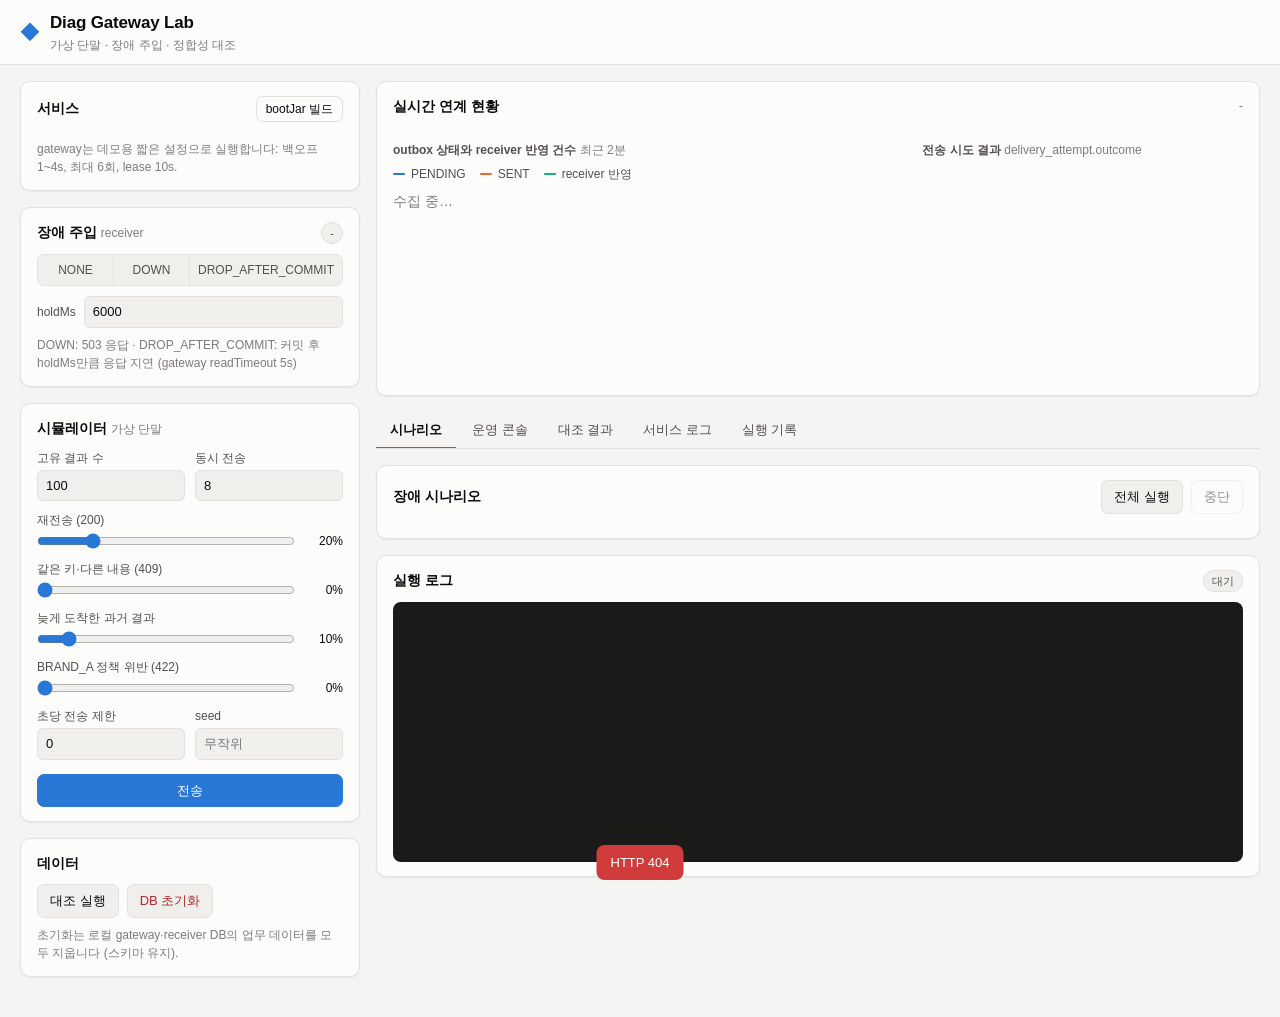
==== front/static/index.html @ fb129879 "feat: 실제 프로세스 장애 실험 도구·웹 콘솔 추가 및 README 제품 소개 개편 - simulator·scripts·front로 가상 단말 전송, 프로세스 종료·장애 주입," ====
<!doctype html>
<html lang="ko">
<head>
  <meta charset="utf-8">
  <meta name="viewport" content="width=device-width, initial-scale=1">
  <title>Diag Gateway Lab</title>
  <link rel="icon" href="data:image/svg+xml,%3Csvg xmlns='http://www.w3.org/2000/svg' viewBox='0 0 16 16'%3E%3Cpath d='M8 1l7 7-7 7-7-7z' fill='%232a78d6'/%3E%3C/svg%3E">
  <link rel="stylesheet" href="style.css">
</head>
<body>
<header class="top">
  <div class="brand">
    <span class="logo" aria-hidden="true">◆</span>
    <div>
      <h1>Diag Gateway Lab</h1>
      <p class="sub">가상 단말 · 장애 주입 · 정합성 대조</p>
    </div>
  </div>
  <div class="pills" id="pills"></div>
  <div class="jobchip" id="jobchip" hidden></div>
</header>

<main class="layout">
  <aside class="side">
    <section class="card">
      <div class="card-h"><h2>서비스</h2>
        <button class="btn ghost sm" data-svc="build" title="./gradlew :gateway:bootJar :receiver:bootJar">bootJar 빌드</button>
      </div>
      <div id="services" class="svc-list"></div>
      <p class="hint">gateway는 데모용 짧은 설정으로 실행합니다: 백오프 1~4s, 최대 6회, lease 10s.</p>
    </section>

    <section class="card">
      <div class="card-h"><h2>장애 주입 <span class="muted">receiver</span></h2><span id="faultNow" class="tag">-</span></div>
      <div class="seg" id="faultSeg" role="radiogroup" aria-label="장애 모드">
        <button data-mode="NONE" role="radio">NONE</button>
        <button data-mode="DOWN" role="radio">DOWN</button>
        <button data-mode="DROP_AFTER_COMMIT" role="radio">DROP_AFTER_COMMIT</button>
      </div>
      <label class="field inline">holdMs
        <input id="holdMs" type="number" min="0" max="60000" step="500" value="6000">
      </label>
      <p class="hint">DOWN: 503 응답 · DROP_AFTER_COMMIT: 커밋 후 holdMs만큼 응답 지연 (gateway readTimeout 5s)</p>
    </section>

    <section class="card">
      <div class="card-h"><h2>시뮬레이터 <span class="muted">가상 단말</span></h2></div>
      <form id="simForm" class="sim">
        <label class="field">고유 결과 수<input name="count" type="number" min="1" max="20000" value="100"></label>
        <label class="field">동시 전송<input name="concurrency" type="number" min="1" max="64" value="8"></label>
        <label class="field range">재전송 (200)<input name="duplicateRate" type="range" min="0" max="1" step="0.05" value="0.2"><output></output></label>
        <label class="field range">같은 키·다른 내용 (409)<input name="conflictRate" type="range" min="0" max="1" step="0.05" value="0"><output></output></label>
        <label class="field range">늦게 도착한 과거 결과<input name="lateRate" type="range" min="0" max="1" step="0.05" value="0.1"><output></output></label>
        <label class="field range">BRAND_A 정책 위반 (422)<input name="invalidRate" type="range" min="0" max="1" step="0.05" value="0"><output></output></label>
        <label class="field">초당 전송 제한<input name="rate" type="number" min="0" step="1" value="0" placeholder="0 = 무제한"></label>
        <label class="field">seed<input name="seed" type="number" placeholder="무작위"></label>
        <button class="btn primary wide" type="submit">전송</button>
      </form>
      <pre class="preview" id="simPreview" hidden></pre>
    </section>

    <section class="card">
      <div class="card-h"><h2>데이터</h2></div>
      <div class="row">
        <button class="btn" id="btnReconcile">대조 실행</button>
        <button class="btn danger" id="btnReset">DB 초기화</button>
      </div>
      <p class="hint">초기화는 로컬 gateway·receiver DB의 업무 데이터를 모두 지웁니다 (스키마 유지).</p>
    </section>
  </aside>

  <section class="main">
    <section class="card">
      <div class="card-h"><h2>실시간 연계 현황</h2><span class="muted" id="countsAt">-</span></div>
      <div class="tiles" id="tiles"></div>
      <div class="charts">
        <figure class="chart" id="timeline">
          <figcaption>outbox 상태와 receiver 반영 건수 <span class="muted">최근 2분</span></figcaption>
          <div class="legend" id="tlLegend"></div>
          <div class="plot" id="tlPlot"></div>
        </figure>
        <figure class="chart">
          <figcaption>전송 시도 결과 <span class="muted">delivery_attempt.outcome</span></figcaption>
          <div id="attemptBars" class="hbars"></div>
        </figure>
      </div>
    </section>

    <nav class="tabs" role="tablist">
      <button role="tab" data-tab="scenarios" aria-selected="true">시나리오</button>
      <button role="tab" data-tab="ops">운영 콘솔</button>
      <button role="tab" data-tab="recon">대조 결과</button>
      <button role="tab" data-tab="logs">서비스 로그</button>
      <button role="tab" data-tab="history">실행 기록</button>
    </nav>

    <section class="tab" id="tab-scenarios">
      <div class="card">
        <div class="card-h"><h2>장애 시나리오</h2>
          <div class="row">
            <button class="btn" id="btnRunAll">전체 실행</button>
            <button class="btn ghost" id="btnStop" disabled>중단</button>
          </div>
        </div>
        <div class="scen-grid" id="scenarios"></div>
      </div>
      <div class="card">
        <div class="card-h"><h2>실행 로그 <span class="muted" id="jobTitle"></span></h2><span id="jobState" class="tag">대기</span></div>
        <div class="progress" id="jobProgress" hidden><div></div></div>
        <pre class="console" id="console" aria-live="polite"></pre>
        <div id="jobResult"></div>
      </div>
    </section>

    <section class="tab" id="tab-ops" hidden>
      <div class="card">
        <div class="card-h"><h2>운영 요약 <span class="muted">GET /ops/summary</span></h2>
          <div class="row">
            <select id="opsGateway" aria-label="gateway 선택">
              <option value="http://localhost:8080">gw-1 :8080</option>
              <option value="http://localhost:8082">gw-2 :8082</option>
            </select>
            <button class="btn ghost sm" id="btnOpsRefresh">새로고침</button>
          </div>
        </div>
        <div id="opsSummary" class="kv"></div>
      </div>
      <div class="card">
        <div class="card-h"><h2>이벤트 목록</h2>
          <div class="seg small" id="opsStatus">
            <button data-st="DEAD" aria-pressed="true">DEAD</button>
            <button data-st="PENDING">PENDING</button>
            <button data-st="SENT">SENT</button>
          </div>
        </div>
        <div class="table-wrap"><table class="grid" id="opsEvents"></table></div>
      </div>
      <div class="card" id="attemptCard" hidden>
        <div class="card-h"><h2>시도 이력 <span class="muted" id="attemptTitle"></span></h2></div>
        <div class="table-wrap"><table class="grid" id="opsAttempts"></table></div>
      </div>
    </section>

    <section class="tab" id="tab-recon" hidden>
      <div class="card">
        <div class="card-h"><h2>DB 대조 <span class="muted">scripts/reconcile.py</span></h2>
          <div class="row">
            <label class="check"><input type="checkbox" id="reconNaive"> naive 모드</label>
            <button class="btn" id="btnReconcile2">대조 실행</button>
          </div>
        </div>
        <div id="recon"><p class="empty">대조를 실행하면 I1~I6 판정이 표시됩니다.</p></div>
      </div>
    </section>

    <section class="tab" id="tab-logs" hidden>
      <div class="card">
        <div class="card-h"><h2>프로세스 로그 <span class="muted">build/run/*.log</span></h2>
          <div class="seg small" id="logSel">
            <button data-log="gateway" aria-pressed="true">gateway</button>
            <button data-log="gateway2">gateway2</button>
            <button data-log="receiver">receiver</button>
          </div>
        </div>
        <pre class="console tall" id="svcLog"></pre>
      </div>
    </section>

    <section class="tab" id="tab-history" hidden>
      <div class="card">
        <div class="card-h"><h2>실행 기록 <span class="muted">이 서버가 켜진 뒤</span></h2></div>
        <div class="table-wrap"><table class="grid" id="history"></table></div>
      </div>
    </section>
  </section>
</main>
<div class="toast" id="toast" role="status" hidden></div>
<script src="app.js"></script>
</body>
</html>
---- front/static/style.css ----
:root {
  color-scheme: light;
  --bg: #f4f4f2;
  --surface: #fcfcfb;
  --surface-2: #f0efec;
  --border: #e2e1dc;
  --text: #0b0b0b;
  --text-2: #52514e;
  --muted: #7d7c77;
  --accent: #2a78d6;
  --accent-ink: #ffffff;
  --series-1: #2a78d6;
  --series-2: #eb6834;
  --series-3: #1baf7a;
  --good: #0ca30c;
  --good-ink: #006300;
  --warning: #fab219;
  --warning-ink: #8a5a00;
  --critical: #d03b3b;
  --critical-ink: #b02a2a;
  --grid: #e7e6e1;
  --console-bg: #1a1a19;
  --console-ink: #e6e5df;
  --shadow: 0 1px 2px rgba(0, 0, 0, .05);
  --radius: 10px;
  --mono: ui-monospace, "SF Mono", Menlo, Consolas, monospace;
}
@media (prefers-color-scheme: dark) {
  :root:not([data-theme="light"]) {
    color-scheme: dark;
    --bg: #111110;
    --surface: #1a1a19;
    --surface-2: #232321;
    --border: #2f2f2c;
    --text: #f0efec;
    --text-2: #c3c2b7;
    --muted: #8f8e86;
    --accent: #3987e5;
    --series-1: #3987e5;
    --series-2: #d95926;
    --series-3: #199e70;
    --good-ink: #4cc24c;
    --warning-ink: #fab219;
    --critical-ink: #ef7676;
    --grid: #2c2c29;
    --console-bg: #0d0d0c;
    --shadow: none;
  }
}
:root[data-theme="dark"] {
  color-scheme: dark;
  --bg: #111110; --surface: #1a1a19; --surface-2: #232321; --border: #2f2f2c;
  --text: #f0efec; --text-2: #c3c2b7; --muted: #8f8e86; --accent: #3987e5;
  --series-1: #3987e5; --series-2: #d95926; --series-3: #199e70;
  --good-ink: #4cc24c; --warning-ink: #fab219; --critical-ink: #ef7676;
  --grid: #2c2c29; --console-bg: #0d0d0c; --shadow: none;
}

* { box-sizing: border-box; }
html, body { margin: 0; }
body {
  background: var(--bg);
  color: var(--text);
  font: 14px/1.5 -apple-system, BlinkMacSystemFont, "Apple SD Gothic Neo", "Pretendard", "Segoe UI", sans-serif;
  -webkit-font-smoothing: antialiased;
}
h1, h2 { margin: 0; font-weight: 650; }
h1 { font-size: 17px; letter-spacing: -.01em; }
h2 { font-size: 14px; }
.muted { color: var(--muted); font-weight: 400; font-size: 12px; }
.hint { color: var(--muted); font-size: 12px; margin: 8px 0 0; }
.empty { color: var(--muted); margin: 8px 0; }
.num { font-variant-numeric: tabular-nums; }

/* header */
.top {
  position: sticky; top: 0; z-index: 10;
  display: flex; align-items: center; gap: 16px; flex-wrap: wrap;
  padding: 10px 20px; background: var(--surface); border-bottom: 1px solid var(--border);
}
.brand { display: flex; align-items: center; gap: 10px; }
.logo { color: var(--accent); font-size: 20px; }
.sub { margin: 0; color: var(--muted); font-size: 12px; }
.pills { display: flex; gap: 6px; flex-wrap: wrap; margin-left: auto; }
.pill {
  display: inline-flex; align-items: center; gap: 6px; padding: 3px 10px;
  border: 1px solid var(--border); border-radius: 999px; font-size: 12px; background: var(--surface-2);
}
.dot { width: 8px; height: 8px; border-radius: 50%; background: var(--muted); flex: none; }
.dot.up { background: var(--good); }
.dot.starting, .dot.paused { background: var(--warning); }
.dot.down { background: var(--critical); }
.dot.external { background: var(--accent); }
.jobchip { font-size: 12px; padding: 3px 10px; border-radius: 999px; background: var(--accent); color: var(--accent-ink); }

/* layout */
.layout { display: grid; grid-template-columns: 340px minmax(0, 1fr); gap: 16px; padding: 16px 20px 40px; max-width: 1480px; margin: 0 auto; }
.side, .main { display: flex; flex-direction: column; gap: 16px; min-width: 0; }
@media (max-width: 960px) {
  .layout { grid-template-columns: 1fr; padding: 12px 16px 32px; }
}
.card { background: var(--surface); border: 1px solid var(--border); border-radius: var(--radius); padding: 14px 16px; box-shadow: var(--shadow); min-width: 0; }
.card-h { display: flex; align-items: center; justify-content: space-between; gap: 8px; margin-bottom: 10px; flex-wrap: wrap; }
.row { display: flex; gap: 8px; align-items: center; flex-wrap: wrap; }

/* controls */
.btn {
  font: inherit; font-size: 13px; padding: 6px 12px; border-radius: 7px; cursor: pointer;
  border: 1px solid var(--border); background: var(--surface-2); color: var(--text); white-space: nowrap; flex: none;
}
.btn:hover:not(:disabled) { border-color: var(--muted); }
.btn:disabled { opacity: .45; cursor: not-allowed; }
.btn.primary { background: var(--accent); border-color: var(--accent); color: var(--accent-ink); }
.btn.danger { color: var(--critical-ink); }
.btn.ghost { background: transparent; }
.btn.sm { padding: 3px 9px; font-size: 12px; }
.btn.wide { width: 100%; grid-column: 1 / -1; margin-top: 4px; }
:focus-visible { outline: 2px solid var(--accent); outline-offset: 2px; }
input, select {
  font: inherit; font-size: 13px; color: var(--text); background: var(--surface-2);
  border: 1px solid var(--border); border-radius: 6px; padding: 5px 8px; min-width: 0;
}
input[type=range] { padding: 0; accent-color: var(--accent); background: none; border: 0; }
.field { display: flex; flex-direction: column; gap: 3px; font-size: 12px; color: var(--text-2); }
.field.inline { flex-direction: row; align-items: center; gap: 8px; margin-top: 10px; }
.field.inline input { width: 100px; }
.field input:not([type=range]) { width: 100%; }
.field.range { grid-column: 1 / -1; display: grid; grid-template-columns: minmax(0, 1fr) 40px; align-items: center; column-gap: 8px; }
.field.range input { grid-column: 1; grid-row: 2; width: 100%; margin: 0; }
.field.range output { grid-column: 2; grid-row: 2; text-align: right; font-variant-numeric: tabular-nums; color: var(--text); }
.check { display: inline-flex; align-items: center; gap: 6px; font-size: 12px; color: var(--text-2); }
.sim { display: grid; grid-template-columns: minmax(0, 1fr) minmax(0, 1fr); gap: 10px; }
.seg { display: flex; border: 1px solid var(--border); border-radius: 7px; overflow: hidden; }
.seg button {
  flex: 1; font: inherit; font-size: 12px; padding: 6px 8px; border: 0; background: var(--surface-2); color: var(--text-2); cursor: pointer;
}
.seg button + button { border-left: 1px solid var(--border); }
.seg button[aria-checked=true], .seg button[aria-pressed=true] { background: var(--accent); color: var(--accent-ink); }
.seg.small button { padding: 3px 10px; }
.tag { font-size: 11px; padding: 2px 8px; border-radius: 999px; background: var(--surface-2); border: 1px solid var(--border); color: var(--text-2); white-space: nowrap; }
.tag.good { color: var(--good-ink); border-color: currentColor; }
.tag.bad { color: var(--critical-ink); border-color: currentColor; }
.tag.run { color: var(--accent); border-color: currentColor; }
.tag.warn { color: var(--warning-ink); border-color: currentColor; }

/* services */
.svc-list { display: flex; flex-direction: column; gap: 8px; }
.svc { display: grid; grid-template-columns: 1fr auto; gap: 4px 8px; padding: 8px 10px; border: 1px solid var(--border); border-radius: 8px; background: var(--surface-2); }
.svc-name { display: flex; align-items: center; gap: 8px; font-weight: 600; font-size: 13px; }
.svc-meta { color: var(--muted); font-size: 11px; font-family: var(--mono); }
.svc-actions { grid-column: 1 / -1; display: flex; gap: 4px; flex-wrap: wrap; }
.svc-actions .btn { padding: 2px 8px; font-size: 11px; }

/* tiles & charts */
.tiles { display: grid; grid-template-columns: repeat(5, minmax(0, 1fr)); gap: 10px; margin-bottom: 14px; }
@media (max-width: 720px) { .tiles { grid-template-columns: repeat(2, minmax(0, 1fr)); } }
.tile { padding: 10px 12px; border-radius: 8px; background: var(--surface-2); border: 1px solid var(--border); }
.tile .label { font-size: 12px; color: var(--text-2); display: flex; align-items: center; gap: 6px; }
.tile .value { font-size: 24px; font-weight: 650; font-variant-numeric: tabular-nums; letter-spacing: -.02em; }
.tile .note { font-size: 11px; color: var(--muted); }
.charts { display: grid; grid-template-columns: minmax(0, 1.6fr) minmax(0, 1fr); gap: 16px; }
@media (max-width: 1100px) { .charts { grid-template-columns: 1fr; } }
.chart { margin: 0; min-width: 0; }
figcaption { font-size: 12px; font-weight: 600; color: var(--text-2); margin-bottom: 6px; }
.legend { display: flex; gap: 14px; font-size: 12px; color: var(--text-2); margin-bottom: 4px; flex-wrap: wrap; }
.legend span { display: inline-flex; align-items: center; gap: 6px; }
.legend i { width: 12px; height: 2px; border-radius: 1px; display: inline-block; }
.plot { position: relative; height: 190px; }
.plot svg { display: block; width: 100%; height: 100%; overflow: visible; }
.plot .axis text { fill: var(--muted); font-size: 10px; }
.plot .gridline { stroke: var(--grid); stroke-width: 1; }
.plot .series { fill: none; stroke-width: 2; stroke-linejoin: round; stroke-linecap: round; }
.plot .endlabel { font-size: 11px; fill: var(--text-2); }
.plot .cross { stroke: var(--muted); stroke-width: 1; stroke-dasharray: 3 3; }
.tip {
  position: absolute; pointer-events: none; background: var(--surface); border: 1px solid var(--border);
  border-radius: 6px; padding: 6px 8px; font-size: 11px; box-shadow: 0 4px 12px rgba(0,0,0,.12); white-space: nowrap; z-index: 2;
}
.tip b { font-weight: 600; }
.tip i { display: inline-block; width: 8px; height: 8px; border-radius: 50%; margin-right: 5px; }
.hbars { display: flex; flex-direction: column; gap: 6px; }
.hbar { display: grid; grid-template-columns: 150px 1fr 48px; align-items: center; gap: 8px; font-size: 12px; }
.hbar .name { color: var(--text-2); font-family: var(--mono); font-size: 11px; overflow: hidden; text-overflow: ellipsis; }
.hbar .track { height: 10px; position: relative; }
.hbar .fill { position: absolute; left: 0; top: 0; bottom: 0; background: var(--series-1); border-radius: 0 4px 4px 0; min-width: 2px; }
.hbar .val { text-align: right; font-variant-numeric: tabular-nums; }

/* tabs */
.tabs { display: flex; gap: 2px; border-bottom: 1px solid var(--border); overflow-x: auto; overflow-y: hidden; scrollbar-width: none; }
.tabs button {
  font: inherit; font-size: 13px; padding: 8px 14px; border: 0; background: none; color: var(--text-2); cursor: pointer;
  border-bottom: 2px solid transparent; margin-bottom: -1px; white-space: nowrap;
}
.tabs button[aria-selected=true] { color: var(--text); border-bottom-color: var(--accent); font-weight: 600; }
.tab { display: flex; flex-direction: column; gap: 16px; }
.tab[hidden] { display: none; }

/* scenarios */
.scen-grid { display: grid; grid-template-columns: repeat(auto-fill, minmax(230px, 1fr)); gap: 10px; }
.scen { border: 1px solid var(--border); border-radius: 8px; padding: 10px 12px; background: var(--surface-2); display: flex; flex-direction: column; gap: 6px; }
.scen-h { display: flex; align-items: center; gap: 8px; }
.scen-id { font-family: var(--mono); font-size: 12px; font-weight: 700; color: var(--accent); }
.scen-t { font-weight: 600; font-size: 13px; flex: 1; }
.scen p { margin: 0; font-size: 12px; color: var(--text-2); }
.scen .expect { color: var(--muted); }
.scen-f { display: flex; align-items: center; justify-content: space-between; gap: 6px; margin-top: auto; }
.scen-f .tag { font-family: var(--mono); min-width: 0; overflow: hidden; text-overflow: ellipsis; }

.console {
  margin: 0; background: var(--console-bg); color: var(--console-ink); border-radius: 8px; padding: 10px 12px;
  font: 12px/1.55 var(--mono); height: 260px; overflow: auto; white-space: pre-wrap; word-break: break-all;
}
.console.tall { height: 520px; }
.console .ok { color: #6fd66f; }
.console .ng { color: #ff8080; }
.console .st { color: #8fb8ff; }
.progress { height: 4px; background: var(--surface-2); border-radius: 2px; overflow: hidden; margin-bottom: 8px; }
.progress div { height: 100%; background: var(--accent); width: 0; transition: width .3s; }
.checks { list-style: none; padding: 0; margin: 12px 0 0; display: flex; flex-direction: column; gap: 4px; }
.checks li { display: flex; gap: 8px; font-size: 13px; }
.checks .mark { width: 18px; flex: none; font-weight: 700; }
.checks .pass .mark { color: var(--good-ink); }
.checks .fail .mark { color: var(--critical-ink); }
.checks .d { color: var(--muted); font-size: 12px; font-family: var(--mono); word-break: break-all; }
.resline { margin-top: 10px; font: 11px/1.5 var(--mono); color: var(--text-2); background: var(--surface-2); padding: 6px 8px; border-radius: 6px; word-break: break-all; }

/* tables */
.table-wrap { overflow-x: auto; }
table.grid { width: 100%; border-collapse: collapse; font-size: 12px; }
.grid th { text-align: left; font-weight: 600; color: var(--text-2); padding: 6px 8px; border-bottom: 1px solid var(--border); white-space: nowrap; }
.grid td { padding: 6px 8px; border-bottom: 1px solid var(--border); vertical-align: top; }
.grid td.mono { font-family: var(--mono); font-size: 11px; }
.grid tr.click { cursor: pointer; }
.grid tr.click:hover td { background: var(--surface-2); }
.grid .err { color: var(--critical-ink); max-width: 340px; overflow: hidden; text-overflow: ellipsis; white-space: nowrap; }
.kv { display: grid; grid-template-columns: repeat(auto-fill, minmax(140px, 1fr)); gap: 10px; }
.kv div { background: var(--surface-2); border: 1px solid var(--border); border-radius: 8px; padding: 8px 10px; }
.kv span { display: block; font-size: 11px; color: var(--muted); }
.kv b { font-size: 18px; font-variant-numeric: tabular-nums; }
.verdict { font-family: var(--mono); font-weight: 700; }
.verdict.PASS { color: var(--good-ink); }
.verdict.FAIL { color: var(--critical-ink); }
.verdict.SKIP { color: var(--muted); }

.preview { font: 11px/1.4 var(--mono); background: var(--surface-2); padding: 8px; border-radius: 6px; max-height: 200px; overflow: auto; margin: 10px 0 0; }
.toast {
  position: fixed; bottom: 20px; left: 50%; transform: translateX(-50%); background: var(--text); color: var(--surface);
  padding: 8px 14px; border-radius: 8px; font-size: 13px; z-index: 50; max-width: calc(100% - 32px);
}
.toast.err { background: var(--critical); color: #fff; }
@media (max-width: 720px) {
  .top { position: static; padding: 10px 16px; }
  .pills { margin-left: 0; }
}
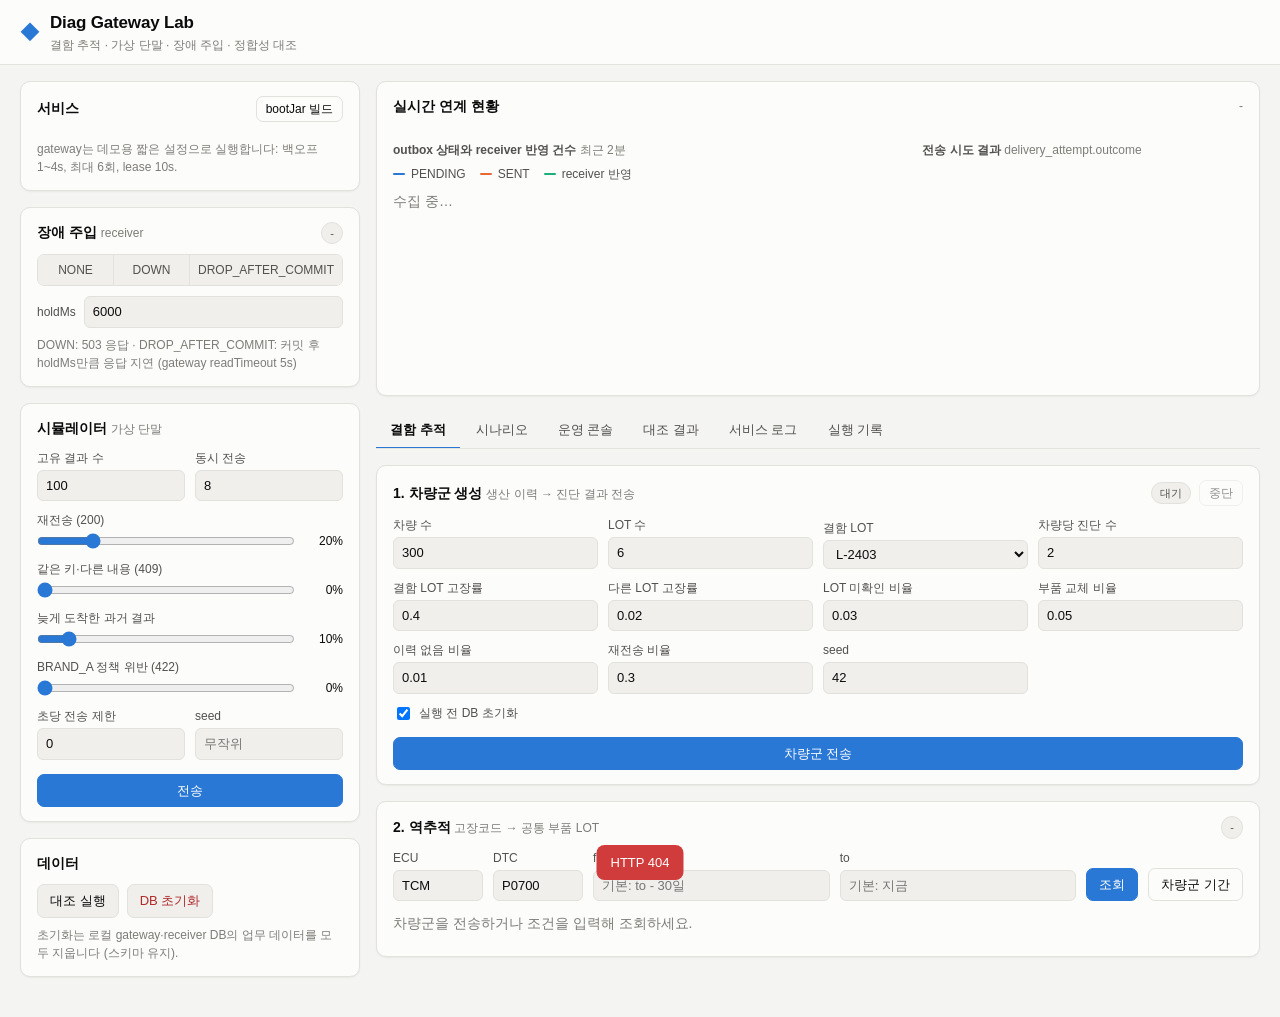
==== commit b33e808f: "feat(front): 결함 추적 콘솔 탭 추가 - 차량군 생성·역추적·순추적 화면과 시뮬레이터 정답 비교, fleet 작업·추적 API 중계 추가 - 전송 실패·중단 시 정답 비" ====
--- a/front/static/index.html
+++ b/front/static/index.html
@@ -13,7 +13,7 @@
     <span class="logo" aria-hidden="true">◆</span>
     <div>
       <h1>Diag Gateway Lab</h1>
-      <p class="sub">가상 단말 · 장애 주입 · 정합성 대조</p>
+      <p class="sub">결함 추적 · 가상 단말 · 장애 주입 · 정합성 대조</p>
     </div>
   </div>
   <div class="pills" id="pills"></div>
@@ -87,14 +87,61 @@
     </section>
 
     <nav class="tabs" role="tablist">
-      <button role="tab" data-tab="scenarios" aria-selected="true">시나리오</button>
+      <button role="tab" data-tab="trace" aria-selected="true">결함 추적</button>
+      <button role="tab" data-tab="scenarios" aria-selected="false">시나리오</button>
       <button role="tab" data-tab="ops">운영 콘솔</button>
       <button role="tab" data-tab="recon">대조 결과</button>
       <button role="tab" data-tab="logs">서비스 로그</button>
       <button role="tab" data-tab="history">실행 기록</button>
     </nav>
 
-    <section class="tab" id="tab-scenarios">
+    <section class="tab" id="tab-trace">
+      <div class="card">
+        <div class="card-h"><h2>1. 차량군 생성 <span class="muted">생산 이력 → 진단 결과 전송</span></h2>
+          <div class="row"><span id="fleetState" class="tag">대기</span>
+            <button class="btn ghost sm" id="btnFleetStop" disabled>중단</button></div>
+        </div>
+        <form id="fleetForm" class="fleet">
+          <label class="field">차량 수<input name="vehicles" type="number" min="1" max="5000" value="300"></label>
+          <label class="field">LOT 수<input name="lots" type="number" min="1" max="20" value="6"></label>
+          <label class="field">결함 LOT<select name="defectLot" id="fleetDefectLot"></select></label>
+          <label class="field">차량당 진단 수<input name="diagPerVehicle" type="number" min="1" max="10" value="2"></label>
+          <label class="field">결함 LOT 고장률<input name="defectRate" type="number" min="0" max="1" step="0.01" value="0.4"></label>
+          <label class="field">다른 LOT 고장률<input name="baseRate" type="number" min="0" max="1" step="0.01" value="0.02"></label>
+          <label class="field">LOT 미확인 비율<input name="unknownLotRate" type="number" min="0" max="1" step="0.01" value="0.03"></label>
+          <label class="field">부품 교체 비율<input name="replaceRate" type="number" min="0" max="1" step="0.01" value="0.05"></label>
+          <label class="field">이력 없음 비율<input name="noHistoryRate" type="number" min="0" max="1" step="0.01" value="0.01"></label>
+          <label class="field">재전송 비율<input name="duplicateRate" type="number" min="0" max="1" step="0.05" value="0.3"></label>
+          <label class="field">seed<input name="seed" type="number" placeholder="무작위" value="42"></label>
+          <label class="check fleet-reset"><input type="checkbox" name="reset" checked> 실행 전 DB 초기화</label>
+          <button class="btn primary wide" type="submit" id="btnFleet">차량군 전송</button>
+        </form>
+        <p class="hint" id="fleetResetHint" hidden>초기화하지 않으면 이전 데이터가 섞여 정답 비교가 맞지 않을 수 있습니다.</p>
+        <div class="progress" id="fleetProgress" hidden><div></div></div>
+        <div id="fleetSummary"></div>
+        <pre class="console short" id="fleetLog" aria-live="polite" hidden></pre>
+      </div>
+
+      <div class="card">
+        <div class="card-h"><h2>2. 역추적 <span class="muted">고장코드 → 공통 부품 LOT</span></h2><span id="traceMatch" class="tag">-</span></div>
+        <form id="traceForm" class="trace-q">
+          <label class="field">ECU<input name="ecuId" value="TCM" required></label>
+          <label class="field">DTC<input name="dtcCode" value="P0700" required></label>
+          <label class="field">from<input name="from" placeholder="기본: to - 30일"></label>
+          <label class="field">to<input name="to" placeholder="기본: 지금"></label>
+          <button class="btn primary" type="submit">조회</button>
+          <button class="btn ghost" type="button" id="btnTraceFill" title="마지막 차량군의 조회 기간으로 채움">차량군 기간</button>
+        </form>
+        <div id="traceResult"><p class="empty">차량군을 전송하거나 조건을 입력해 조회하세요.</p></div>
+      </div>
+
+      <div class="card" id="forwardCard" hidden>
+        <div class="card-h"><h2>3. 순추적 <span class="muted" id="forwardTitle"></span></h2><span id="forwardMatch" class="tag">-</span></div>
+        <div id="forwardResult"></div>
+      </div>
+    </section>
+
+    <section class="tab" id="tab-scenarios" hidden>
       <div class="card">
         <div class="card-h"><h2>장애 시나리오</h2>
           <div class="row">
--- a/front/static/style.css
+++ b/front/static/style.css
@@ -211,6 +211,7 @@
   font: 12px/1.55 var(--mono); height: 260px; overflow: auto; white-space: pre-wrap; word-break: break-all;
 }
 .console.tall { height: 520px; }
+.console.short { height: 160px; margin-top: 10px; }
 .console .ok { color: #6fd66f; }
 .console .ng { color: #ff8080; }
 .console .st { color: #8fb8ff; }
@@ -252,3 +253,22 @@
   .top { position: static; padding: 10px 16px; }
   .pills { margin-left: 0; }
 }
+
+/* trace */
+.fleet { display: grid; grid-template-columns: repeat(4, minmax(0, 1fr)); gap: 10px; align-items: end; }
+.fleet-reset { grid-column: 1 / -1; }
+.trace-q { display: grid; grid-template-columns: 90px 90px minmax(0, 1fr) minmax(0, 1fr) auto auto; gap: 10px; align-items: end; margin-bottom: 12px; }
+@media (max-width: 860px) {
+  .fleet { grid-template-columns: repeat(2, minmax(0, 1fr)); }
+  .trace-q { grid-template-columns: repeat(2, minmax(0, 1fr)); }
+}
+.grid td.num, .grid th.num { text-align: right; font-variant-numeric: tabular-nums; }
+.grid tr.sel td { background: var(--surface-2); }
+.grid td.diff { color: var(--critical-ink); font-weight: 600; }
+.grid .exp { display: block; color: var(--muted); font-size: 10px; }
+.kv.sub { margin-top: 12px; }
+.kv.sub b { font-size: 15px; }
+.kv .exp { display: block; font-size: 10px; color: var(--muted); }
+.rate { display: inline-block; height: 6px; border-radius: 3px; background: var(--series-2); vertical-align: middle; margin-right: 6px; }
+.notes { margin: 10px 0 0; padding-left: 18px; color: var(--muted); font-size: 12px; }
+#traceResult td, #forwardResult td { white-space: nowrap; }
